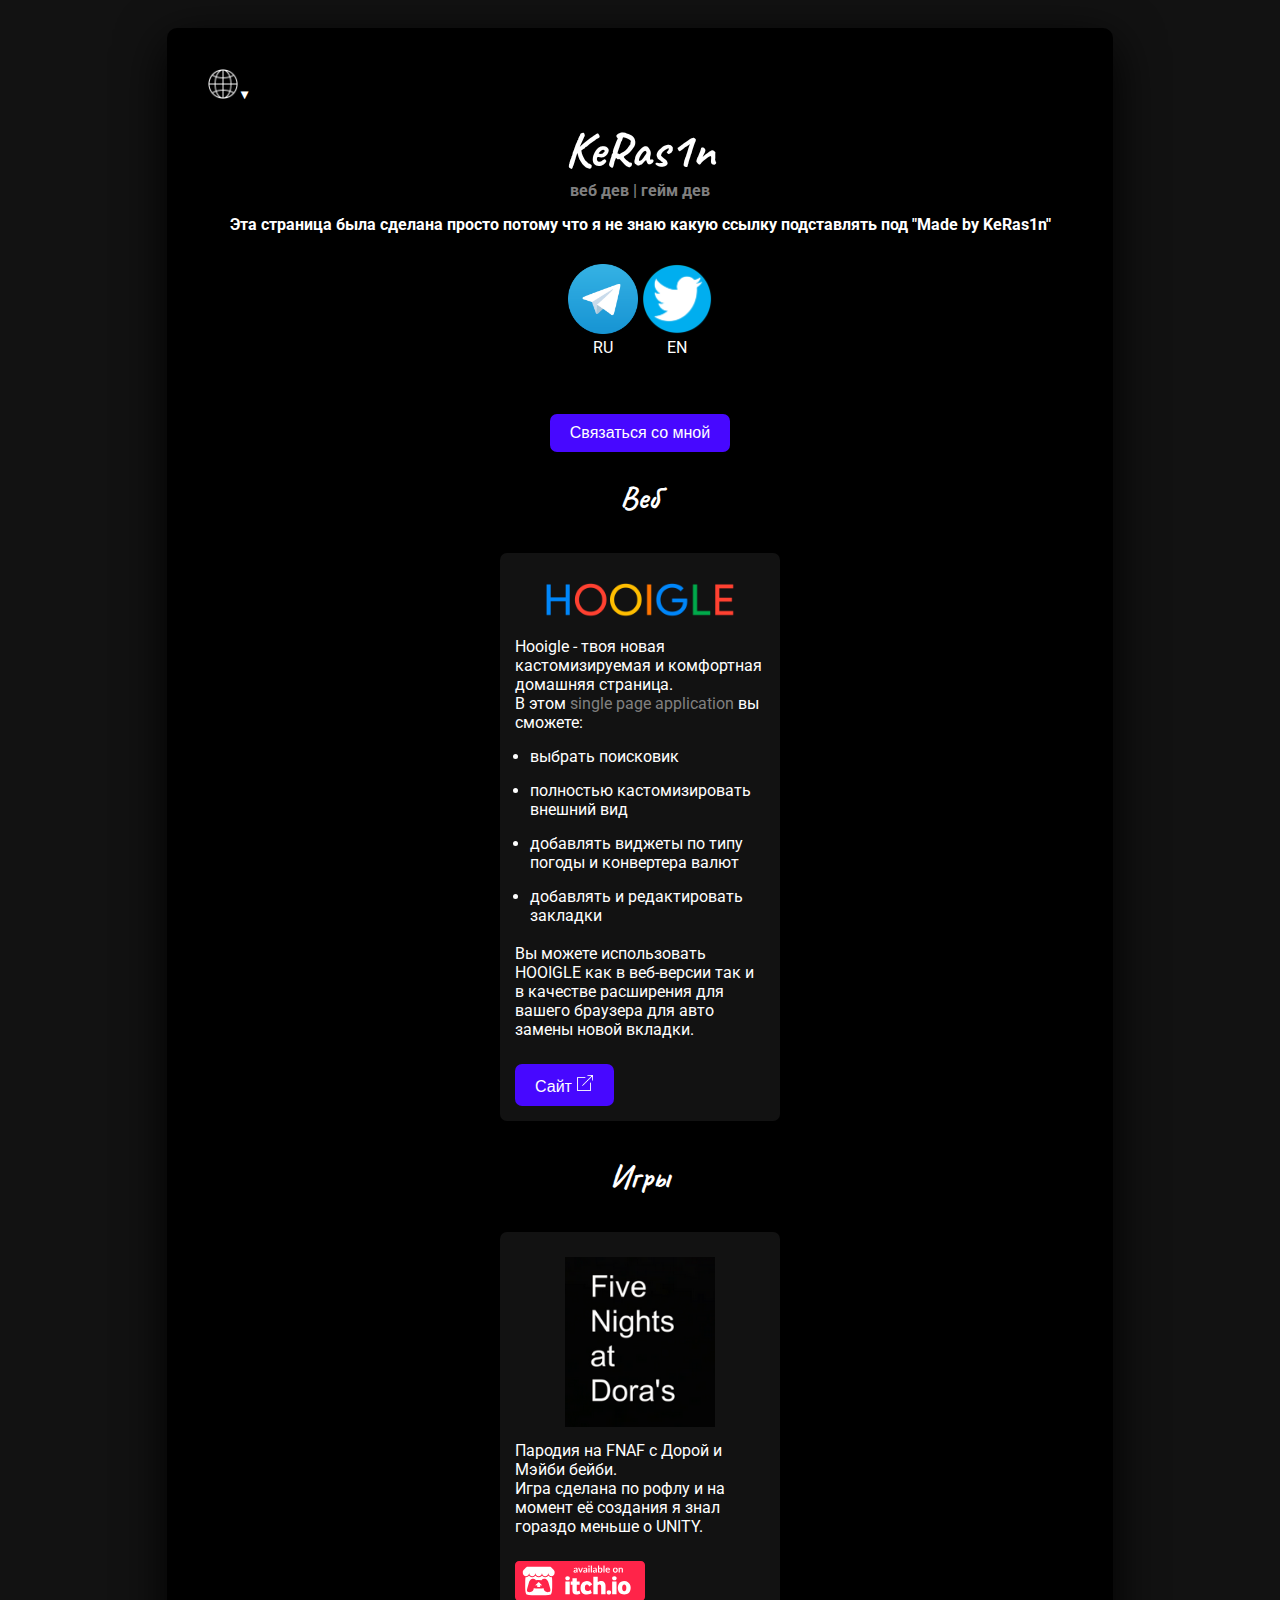
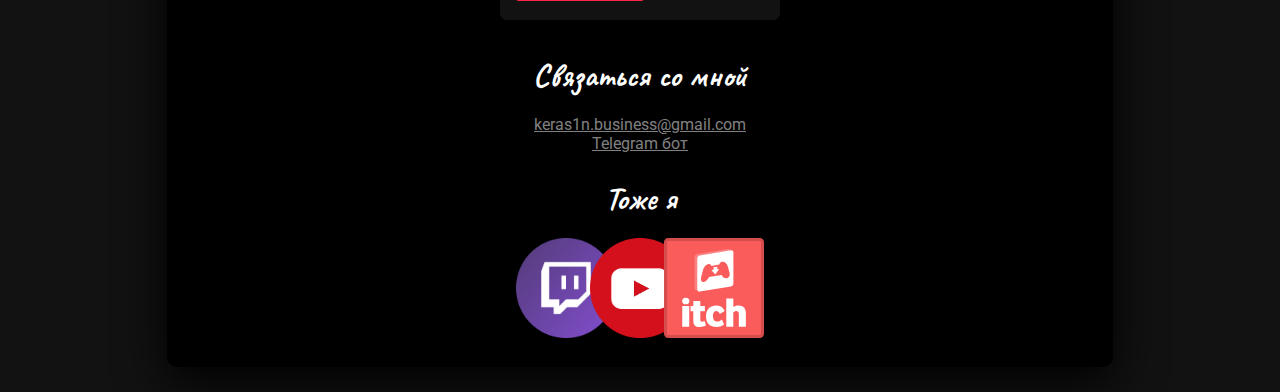
==== ru/index.html @ f45461a9 "Add files via upload" ====
<!DOCTYPE html>
<html>
<head>
	<meta charset="utf-8">
	<meta name="viewport" content="width=device-width, initial-scale=1">
	<title>KeRas1n</title>

	<link rel="stylesheet" type="text/css" href="main.css">

	<link rel="preconnect" href="https://fonts.googleapis.com">
	<link rel="preconnect" href="https://fonts.gstatic.com" crossorigin>
	<link href="https://fonts.googleapis.com/css2?family=Caveat:wght@600&family=Roboto:wght@300&display=swap" rel="stylesheet">

</head>
<body>
	<div id="myProgress">
  <div id="myBar"></div>
</div>
<div class="main-block">
	<header>

		  <div class="dropdown">
  <button class="dropbtn"><img src="img/earth.png" width="30px"></button>
  <div class="dropdown-content" id="dropdown">
    <button class="lang_btn" onclick="SwitchEng();">EN</button>

  </div>
</div>
		<h1>KeRas1n</h1>

		<h3 class = "subtitle" id="subtitle">веб дев | гейм дев</h3>
		<h3 class = "subtitle2" id="subtitle2">Эта страница была сделана просто потому что я не знаю какую ссылку подставлять под "Made by KeRas1n"</h3>
	</header>
	<div class="socials">
		<div class="tg">
			<a href = "https://telegram.org"><button class = "soc-link"><img class = "soc_img" src="img/Telegram_logo.svg.png" width="70px"></button></a><br> RU
		</div>

		<div class="tg">
			<a href = "https://twitter.com"><button class = "soc-link"><img class = "soc_img" src="img/logo-rond-twitter.png" width="70px"></button></a><br>EN
		</div>

	</div>
	<div class="center">
		<a href="#contact"><button class="card_btn" id="contact_btn">Связаться со мной</button></a>
	</div>
	<div class="block">
		<h1 id="web_title">Веб</h1>
		<div class="holder">

			<div class="card">
				<div class = "card_img">
					<img  src="img/hooigle_logo.png" width="200px">
				</div>
				<div class = "card_content" id="hooigle">
					<p>Hooigle - твоя новая кастомизируемая и комфортная домашняя страница.</p> <p>В этом <span class="marked">single page application</span> вы сможете:</p>
					<ul>
						<li>выбрать поисковик</li>
						<li>полностью кастомизировать внешний вид</li>
						<li>добавлять виджеты по типу погоды и конвертера валют</li>
						<li>добавлять и редактировать закладки</li>
					</ul>
					<br>
					Вы можете использовать HOOIGLE как в веб-версии так и в качестве расширения для вашего браузера для авто замены новой вкладки.
				</div>
				<div class="card_actions">
					<a href = "https://hooigle.com"><button class="card_btn" id="website_btn">Сайт <img src="img/new-tab.png" width="18px"></button></a>
				</div>

			</div>

		</div>
	</div>


	<div class="block">
		<h1 id="games_title">Игры</h1>
		<div class="holder">

			<div class="card">
				<div class = "card_img">
					<img  src="img/fnad-logo.png" width="150px">
				</div>
				<div class = "card_content" id="fnad">
					<p>Пародия на FNAF с Дорой и Мэйби бейби. </p> Игра сделана по рофлу и на момент её создания я знал гораздо меньше о UNITY.
				</div>
				<div class="card_actions">
					<a href = "https://keras1n.itch.io/fnad"><img src = "img/itch-io-2.svg" width="130px" class="itch_btn"></button></a>
				</div>
			</div>

	</div>
	<div class="block center" id="contact">
		<h1 id="contact_title">Связаться со мной</h1>
		<br>
		<a href="mailto:keras1n.business@gmail.com">keras1n.business@gmail.com</a>
		<br>
		<a href="https://t.me/KeRas1n_bot">Telegram бот</a>

	</div>
	<div class="block center">
		<h1 id="extra_title">Тоже я</h1>
		<br>
		<a href="https://twitch.tv/lingkeras1n"><button class = "soc-link-list soc-link-tw list"><img src="img/twitch-logo.png" width="100px" ></button></a>
		<a href="https://www.youtube.com/channel/UCkADlRvksU3bYFiDtXUawEg"><button class = "soc-link-list soc-link-yt list"><img src="img/yt-logo.png" width="100px"></button></a>
		<a href="https://keras1n.itch.io"><img src="img/itch-logo.svg" width="100px" class="itch_btn"></a>


	</div>

</div>
<script type="text/javascript" src="script.js"></script>
</body>
</html>
---- ru/main.css ----
*{
	margin: 0;
	padding: 0;
}
html {
  scroll-behavior: smooth;
}
body{
 background: #121212;
 color: white;
 font-family: 'Roboto', sans-serif;
 font-size: 16px;
}
#myProgress {
  width: 100%;
  background: none;
  height: 3px;
}

#myBar {
	display: none;
  width: 1%;
  height: 3px;
  background-color: #00ACDF;
}
.main-block{
	animation-name: appearing;
  animation-duration: 1.3s;

	margin-top: 25px;
	margin-bottom: 25px;
	padding: 25px;
	background: black;
	width: 70%;
	margin-left: auto;
	margin-right: auto;
	border-radius: 10px;
	box-shadow: 0 15px 50px rgb(0 0 0);
}

@keyframes appearing {
  0%   {margin-top: 1300px; opacity: 0.1;}
  50%		{opacity: 0.1;}
  100% {margin-top: 25px; opacity: 1;}
}

header{
	font-size: 25px;
}
header > h1, header > h3{
	text-align: center;
}
.socials{
	margin-top: 30px;
	text-align: center;
	height: 150px;
}
.subtitle{
	color: grey;
	font-size: 16px;
}
.subtitle2{
	margin-top: 15px;
	font-size: 16px;
}

.dropbtn {
  background: none;
  color: white;
  padding: 16px;
  border: none;
}
.center{
	text-align: center;
}

.dropbtn::after { content: "\25bc" }

.dropdown {
  position: relative;
  display: inline-block;
}

.dropdown-content {
	font-family: 'Roboto', sans-serif;
  display: none;
  position: absolute;
  background-color: #f1f1f1;
  min-width: 73px;
  box-shadow: 0px 8px 16px 0px rgba(0,0,0,0.2);
  z-index: 1;
  text-align: center;
}


.dropdown-content a {

  padding: 10px;
  text-decoration: none;
  display: block;
}


.dropdown-content a:hover {background-color: #ddd;}


.dropdown:hover .dropdown-content {display: block;}


.dropdown:hover .dropbtn {background-color: #121212;}

.activated{
	color: gray;
	background-color: #ddd;
	cursor: default;
}
.activated{
	color: gray;
	background-color: #ddd;
	cursor: default;
}
.lang_btn{
	cursor: pointer;
	background: none;
	border: none;
	font-size: 16px;

	width: 100%;
	height: 40px;
}
.tg{
	display: inline-block;
}
.soc_img{
	transition: .3s;
}
.soc-link{
	background: none;
border: none;
border-radius: 55px;
width: 70px;
height: 70px;
transition: .3s;
}
.soc-link:hover{
	box-shadow: 0 13px 19px rgb(0 162 217 / 0.2);
	cursor: pointer;
	width: 80px;
	height: 80px;
}


.soc-link-list{
	background: none;
border: none;
border-radius: 55px;
width: 70px;
height: 70px;
transition: .3s;
}
.soc-link-list:hover{
	cursor: pointer;
	width: 80px;
	height: 80px;
}
.soc-link-yt:hover{
	box-shadow: 0 16px 19px rgb(212 16 29  / 0.6);

}
.soc-link-tw:hover{
	box-shadow: 0 16px 19px rgb(101 66 153 / 0.6);

}
.soc_img:hover{
	width: 80px;
}
h1{
	text-align: center;
	font-family: 'Caveat', cursive;
}
.holder{
	margin-top: 25px;
	display: flex;
	flex-direction: row; /* column */
	flex-wrap: wrap;
	justify-content: center;
	align-items: flex-start;
}

.card{
	display: block;
	margin: 10px;
	padding: 15px;
	width: 25%;
	background-color: #121212;
	border-radius: 7px;
	transition: .3s;
	flex-basis: 250px;
}
/*
.card:hover{

	padding: 20px;
	margin-top: -5px;
}
*/
.card_img{
	border-radius: 7px;
	padding: 10px;
	display: block;
	text-align: center;
}
.card_actions{
	margin-top: 25px;
}
.card_btn{
	background-color: #4708ff;
	color: white;
	border: none;
	padding-left: 20px;
	padding-right: 20px;
	padding-top: 10px;
	padding-bottom: 10px;
	border-radius: 7px;
	transition: .3s;
	font-size: 16px;
}
.card_btn:hover{
	box-shadow: 0 13px 19px rgb(71 8 255 / 0.2);
	cursor: pointer;
}
ul{
	margin-left: 15px;
}
ul>li{
	margin-top: 15px;
}
.marked{
	color: grey;
}

.block{
	margin-top: 25px;
}
.itch_btn{
	transition: .3s;
}
.itch_btn:hover{
	box-shadow: 0 13px 19px rgb(250 92 92 / 0.2);
}
a{
	color: grey;
	transition: .2s;
}
a:hover{
	color: white;
	cursor: pointer;
}
.list{

}
.list:hover{
	margin-left: -20px;
}
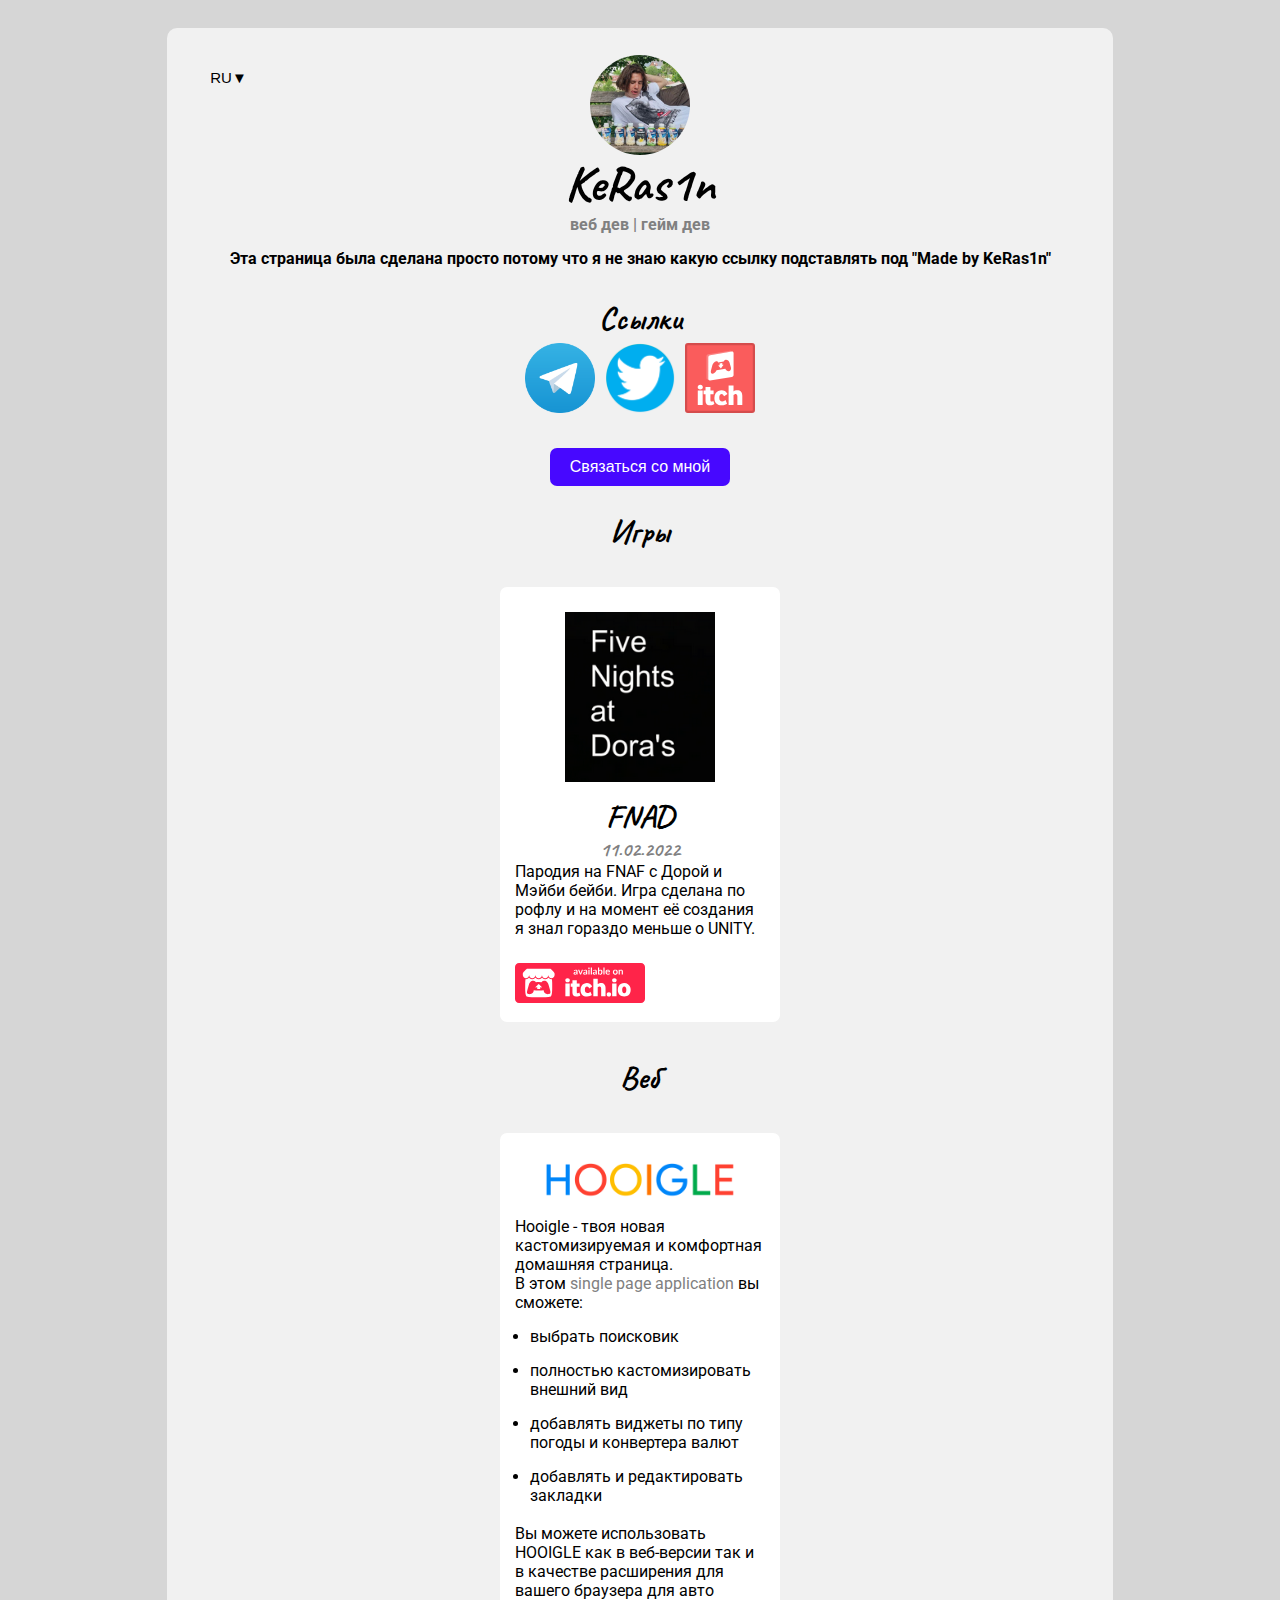
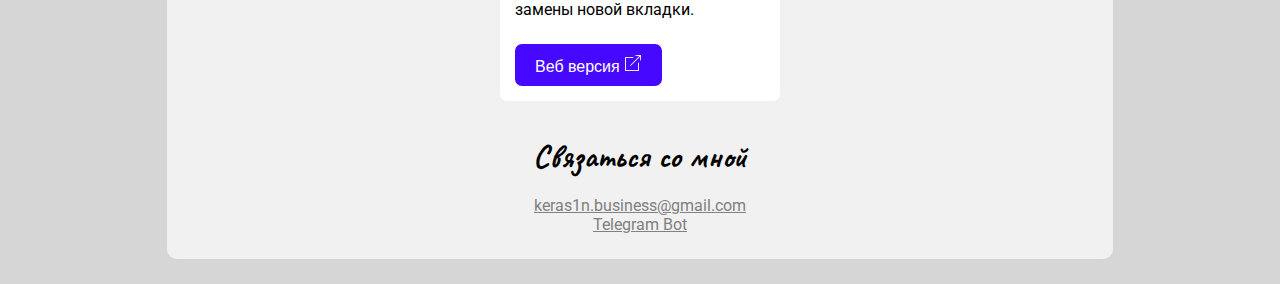
==== commit c7b05868: "Add files via upload" ====
--- a/ru/index.html
+++ b/ru/index.html
@@ -5,7 +5,7 @@
 	<meta name="viewport" content="width=device-width, initial-scale=1">
 	<title>KeRas1n</title>
 
-	<link rel="stylesheet" type="text/css" href="main.css">
+	<link rel="stylesheet" type="text/css" href="../main.css">
 
 	<link rel="preconnect" href="https://fonts.googleapis.com">
 	<link rel="preconnect" href="https://fonts.gstatic.com" crossorigin>
@@ -16,41 +16,74 @@
 	<div id="myProgress">
   <div id="myBar"></div>
 </div>
+<img src="../img/ava.jpg" width="100px" class="ava">
 <div class="main-block">
 	<header>
 
 		  <div class="dropdown">
-  <button class="dropbtn"><img src="img/earth.png" width="30px"></button>
+  <button class="dropbtn">RU</button>
   <div class="dropdown-content" id="dropdown">
     <button class="lang_btn" onclick="SwitchEng();">EN</button>
-
   </div>
 </div>
-		<h1>KeRas1n</h1>
-
+<div class="header">
+		<h1 class="name">KeRas1n</h1>
 		<h3 class = "subtitle" id="subtitle">веб дев | гейм дев</h3>
 		<h3 class = "subtitle2" id="subtitle2">Эта страница была сделана просто потому что я не знаю какую ссылку подставлять под "Made by KeRas1n"</h3>
+		</div>
 	</header>
 	<div class="socials">
+		<h1>Ссылки</h1>
+
+		<div class="socials-holder">
+
 		<div class="tg">
-			<a href = "https://telegram.org"><button class = "soc-link"><img class = "soc_img" src="img/Telegram_logo.svg.png" width="70px"></button></a><br> RU
+			<a href = "https://t.me/keras1n4ik"><button class = "soc-link blue-link" ><img class = "soc_img" src="../img/Telegram_logo.svg.png" width="70px"></button></a>
 		</div>
 
 		<div class="tg">
-			<a href = "https://twitter.com"><button class = "soc-link"><img class = "soc_img" src="img/logo-rond-twitter.png" width="70px"></button></a><br>EN
+			<a href = "https://twitter.com/keras0n"><button class = "soc-link blue-link"><img class = "soc_img" src="../img/logo-rond-twitter.png" width="70px"></button></a>
 		</div>
+
+		<div class="tg">
+			<a href = "https://keras1n.itch.io"><button class = "soc-link itch_btn"><img class = "soc_img" src="../img/itch-logo.svg" width="70px"></button></a>
+		</div>
+
+
+	</div>
 
 	</div>
 	<div class="center">
 		<a href="#contact"><button class="card_btn" id="contact_btn">Связаться со мной</button></a>
 	</div>
+		<div class="block">
+		<h1 id="games_title">Игры</h1>
+		<div class="holder">
+
+			<div class="card">
+				<div class = "card_img">
+					<img  src="../img/fnad-logo.png" width="150px">
+				</div>
+				<div class = "card_content" id="fnad">
+					<h1>FNAD</h1>
+					<h2 class="tags">11.02.2022</h2>
+					<p>Пародия на FNAF с Дорой и Мэйби бейби.
+		Игра сделана по рофлу и на момент её создания я знал гораздо меньше о UNITY.
+				</div>
+				<div class="card_actions">
+					<a href = "https://keras1n.itch.io/fnad"><img src = "../img/itch-io-2.svg" width="130px" class="itch_btn"></button></a>
+				</div>
+			</div>
+
+	</div>
+
 	<div class="block">
 		<h1 id="web_title">Веб</h1>
 		<div class="holder">
 
 			<div class="card">
 				<div class = "card_img">
-					<img  src="img/hooigle_logo.png" width="200px">
+					<img  src="../img/hooigle_logo.png" width="200px">
 				</div>
 				<div class = "card_content" id="hooigle">
 					<p>Hooigle - твоя новая кастомизируемая и комфортная домашняя страница.</p> <p>В этом <span class="marked">single page application</span> вы сможете:</p>
@@ -64,7 +97,7 @@
 					Вы можете использовать HOOIGLE как в веб-версии так и в качестве расширения для вашего браузера для авто замены новой вкладки.
 				</div>
 				<div class="card_actions">
-					<a href = "https://hooigle.com"><button class="card_btn" id="website_btn">Сайт <img src="img/new-tab.png" width="18px"></button></a>
+					<a href = "https://keras1n.github.io/hooigle/web"><button class="card_btn" id="website_btn">Веб версия <img src="../img/new-tab.png" width="18px"></button></a>
 				</div>
 
 			</div>
@@ -73,42 +106,17 @@
 	</div>
 
 
-	<div class="block">
-		<h1 id="games_title">Игры</h1>
-		<div class="holder">
 
-			<div class="card">
-				<div class = "card_img">
-					<img  src="img/fnad-logo.png" width="150px">
-				</div>
-				<div class = "card_content" id="fnad">
-					<p>Пародия на FNAF с Дорой и Мэйби бейби. </p> Игра сделана по рофлу и на момент её создания я знал гораздо меньше о UNITY.
-				</div>
-				<div class="card_actions">
-					<a href = "https://keras1n.itch.io/fnad"><img src = "img/itch-io-2.svg" width="130px" class="itch_btn"></button></a>
-				</div>
-			</div>
-
-	</div>
 	<div class="block center" id="contact">
 		<h1 id="contact_title">Связаться со мной</h1>
 		<br>
 		<a href="mailto:keras1n.business@gmail.com">keras1n.business@gmail.com</a>
 		<br>
-		<a href="https://t.me/KeRas1n_bot">Telegram бот</a>
-
-	</div>
-	<div class="block center">
-		<h1 id="extra_title">Тоже я</h1>
-		<br>
-		<a href="https://twitch.tv/lingkeras1n"><button class = "soc-link-list soc-link-tw list"><img src="img/twitch-logo.png" width="100px" ></button></a>
-		<a href="https://www.youtube.com/channel/UCkADlRvksU3bYFiDtXUawEg"><button class = "soc-link-list soc-link-yt list"><img src="img/yt-logo.png" width="100px"></button></a>
-		<a href="https://keras1n.itch.io"><img src="img/itch-logo.svg" width="100px" class="itch_btn"></a>
-
+		<a href="https://t.me/KeRas1n_bot">Telegram Bot</a>
 
 	</div>
 
 </div>
-<script type="text/javascript" src="script.js"></script>
+<script type="text/javascript" src="../script.js"></script>
 </body>
 </html>--- a/main.css
+++ b/main.css
@@ -0,0 +1,311 @@
+*{
+	margin: 0;
+	padding: 0;
+}
+html {
+  scroll-behavior: smooth;
+}
+body{
+ background: #d6d6d6;
+ color: black;
+ font-family: 'Roboto', sans-serif;
+ font-size: 16px;
+}
+.ava{
+	border-radius: 50px;
+	animation-name: ava-appearing;
+	animation-duration: 1.3s;
+	position: absolute;
+  margin: auto;
+  top: 55px;
+  left: 0;
+  right: 0;
+  text-align: center;
+  z-index: 1;
+}
+@keyframes ava-appearing {
+  0%   {width: 400px;border-radius: 25px; position: absolute;}
+  50%		{border-radius: 50px;}
+  100% {width: 100px;}
+}
+.header{
+	text-align: center;
+}
+.name{
+	margin-top: 50px;
+}
+#myProgress {
+  width: 100%;
+  background: none;
+  height: 3px;
+}
+
+#myBar {
+	display: none;
+  width: 1%;
+  height: 3px;
+  background-color: #00ACDF;
+}
+.main-block{
+	animation-name: appearing;
+  animation-duration: 1s;
+
+	margin-top: 25px;
+	margin-bottom: 25px;
+	padding: 25px;
+	background: #f1f1f1;
+	width: 70%;
+	margin-left: auto;
+	margin-right: auto;
+	border-radius: 10px;
+	/*box-shadow: 0 15px 50px rgb(255 255 255);*/
+}
+
+@keyframes appearing {
+  0%   {margin-top: 1300px; opacity: 0.1;}
+  50%		{opacity: 0.1;}
+  100% {margin-top: 25px; opacity: 1;}
+}
+
+header{
+	font-size: 25px;
+}
+header > h1, header > h3{
+	text-align: center;
+}
+.socials{
+	margin-top: 30px;
+	height: 150px;
+}
+.socials-holder{
+	display: flex;
+	justify-content: center;
+}
+.subtitle{
+	color: grey;
+	font-size: 16px;
+}
+.subtitle2{
+	margin-top: 15px;
+	font-size: 16px;
+}
+
+.dropbtn {
+  background: none;
+  color: black;
+  padding: 16px;
+  border: none;
+  min-width: 73px;
+  font-size: 15px;
+}
+.center{
+	text-align: center;
+}
+
+.dropbtn::after { content: "\25bc" }
+
+.dropdown {
+  position: relative;
+  display: inline-block;
+}
+
+.dropdown-content {
+	font-family: 'Roboto', sans-serif;
+  display: none;
+  position: absolute;
+  background-color: #f1f1f1;
+  min-width: 73px;
+  box-shadow: 0px 8px 16px 0px rgba(0,0,0,0.2);
+  z-index: 1;
+  text-align: center;
+}
+
+
+.dropdown-content a {
+
+  padding: 10px;
+  text-decoration: none;
+  display: block;
+}
+
+
+.dropdown-content a:hover {background-color: #ddd;}
+
+
+.dropdown:hover .dropdown-content {display: block;}
+
+
+.dropdown:hover .dropbtn {background-color: #fff;}
+
+.activated{
+	color: gray;
+	background-color: #ddd;
+	cursor: default;
+}
+.activated{
+	color: gray;
+	background-color: #ddd;
+	cursor: default;
+}
+.lang_btn{
+	cursor: pointer;
+	background: none;
+	border: none;
+	font-size: 16px;
+
+	width: 100%;
+	height: 40px;
+}
+.tg{
+	min-width: 80px;
+}
+.soc_img{
+	transition: .3s;
+}
+.soc-link{
+	background: none;
+	border: none;
+	border-radius: 55px;
+	width: 80px;
+	height: 80px;
+	transition: .3s;
+	cursor: pointer;
+}
+.soc-link:hover{
+	width: 75px;
+	height: 75px;
+}
+.blue-link:hover{
+	box-shadow: 0 13px 19px rgb(0 162 217 / 0.2);
+}
+.red-link:hover{
+	box-shadow: 0 13px 19px rgb(0 162 217 / 0.2);
+}
+
+.soc-link-list{
+	background: none;
+border: none;
+border-radius: 55px;
+width: 70px;
+height: 70px;
+transition: .3s;
+}
+.soc-link-list:hover{
+	cursor: pointer;
+	width: 80px;
+	height: 80px;
+}
+.soc-link-yt:hover{
+	box-shadow: 0 16px 19px rgb(212 16 29  / 0.6);
+
+}
+.soc-link-tw:hover{
+	box-shadow: 0 16px 19px rgb(101 66 153 / 0.6);
+
+}
+.soc_img:hover{
+	width: 80px;
+}
+h1{
+	text-align: center;
+	font-family: 'Caveat', cursive;
+}
+.tags{
+	margin: 0;
+	color: grey;
+	font-size: 20px;
+	text-align: center;
+	font-family: 'Caveat', cursive;
+}
+.holder{
+	margin-top: 25px;
+	display: flex;
+	flex-direction: row; /* column */
+	flex-wrap: wrap;
+	justify-content: center;
+	align-items: flex-start;
+}
+
+.card{
+	display: block;
+	margin: 10px;
+	padding: 15px;
+	width: 25%;
+	background-color: #ffffff;
+	border-radius: 7px;
+	transition: .3s;
+	flex-basis: 250px;
+}
+/*
+.card:hover{
+
+	padding: 20px;
+	margin-top: -5px;
+}
+*/
+.card_img{
+	border-radius: 7px;
+	padding: 10px;
+	display: block;
+	text-align: center;
+}
+.card_actions{
+	margin-top: 25px;
+}
+.card_btn{
+	background-color: #4708ff;
+	color: white;
+	border: none;
+	padding-left: 20px;
+	padding-right: 20px;
+	padding-top: 10px;
+	padding-bottom: 10px;
+	border-radius: 7px;
+	transition: .3s;
+	font-size: 16px;
+}
+.card_btn:hover{
+	box-shadow: 0 13px 19px rgb(71 8 255 / 0.2);
+	cursor: pointer;
+}
+ul{
+	margin-left: 15px;
+}
+ul>li{
+	margin-top: 15px;
+}
+.marked{
+	color: grey;
+}
+
+.block{
+	margin-top: 25px;
+}
+.itch_btn{
+	transition: .3s;
+}
+.itch_btn:hover{
+	box-shadow: 0 13px 19px rgb(250 92 92 / 0.2);
+}
+a{
+	color: grey;
+	transition: .2s;
+	cursor: pointer;
+}
+a:hover{
+	color: black;
+}
+.list{
+
+}
+.list:hover{
+	margin-left: -20px;
+}
+
+/*mobile*/
+
+@media only screen and (max-width: 900px) {
+  .main-block{
+  	width: 100%;
+  }
+}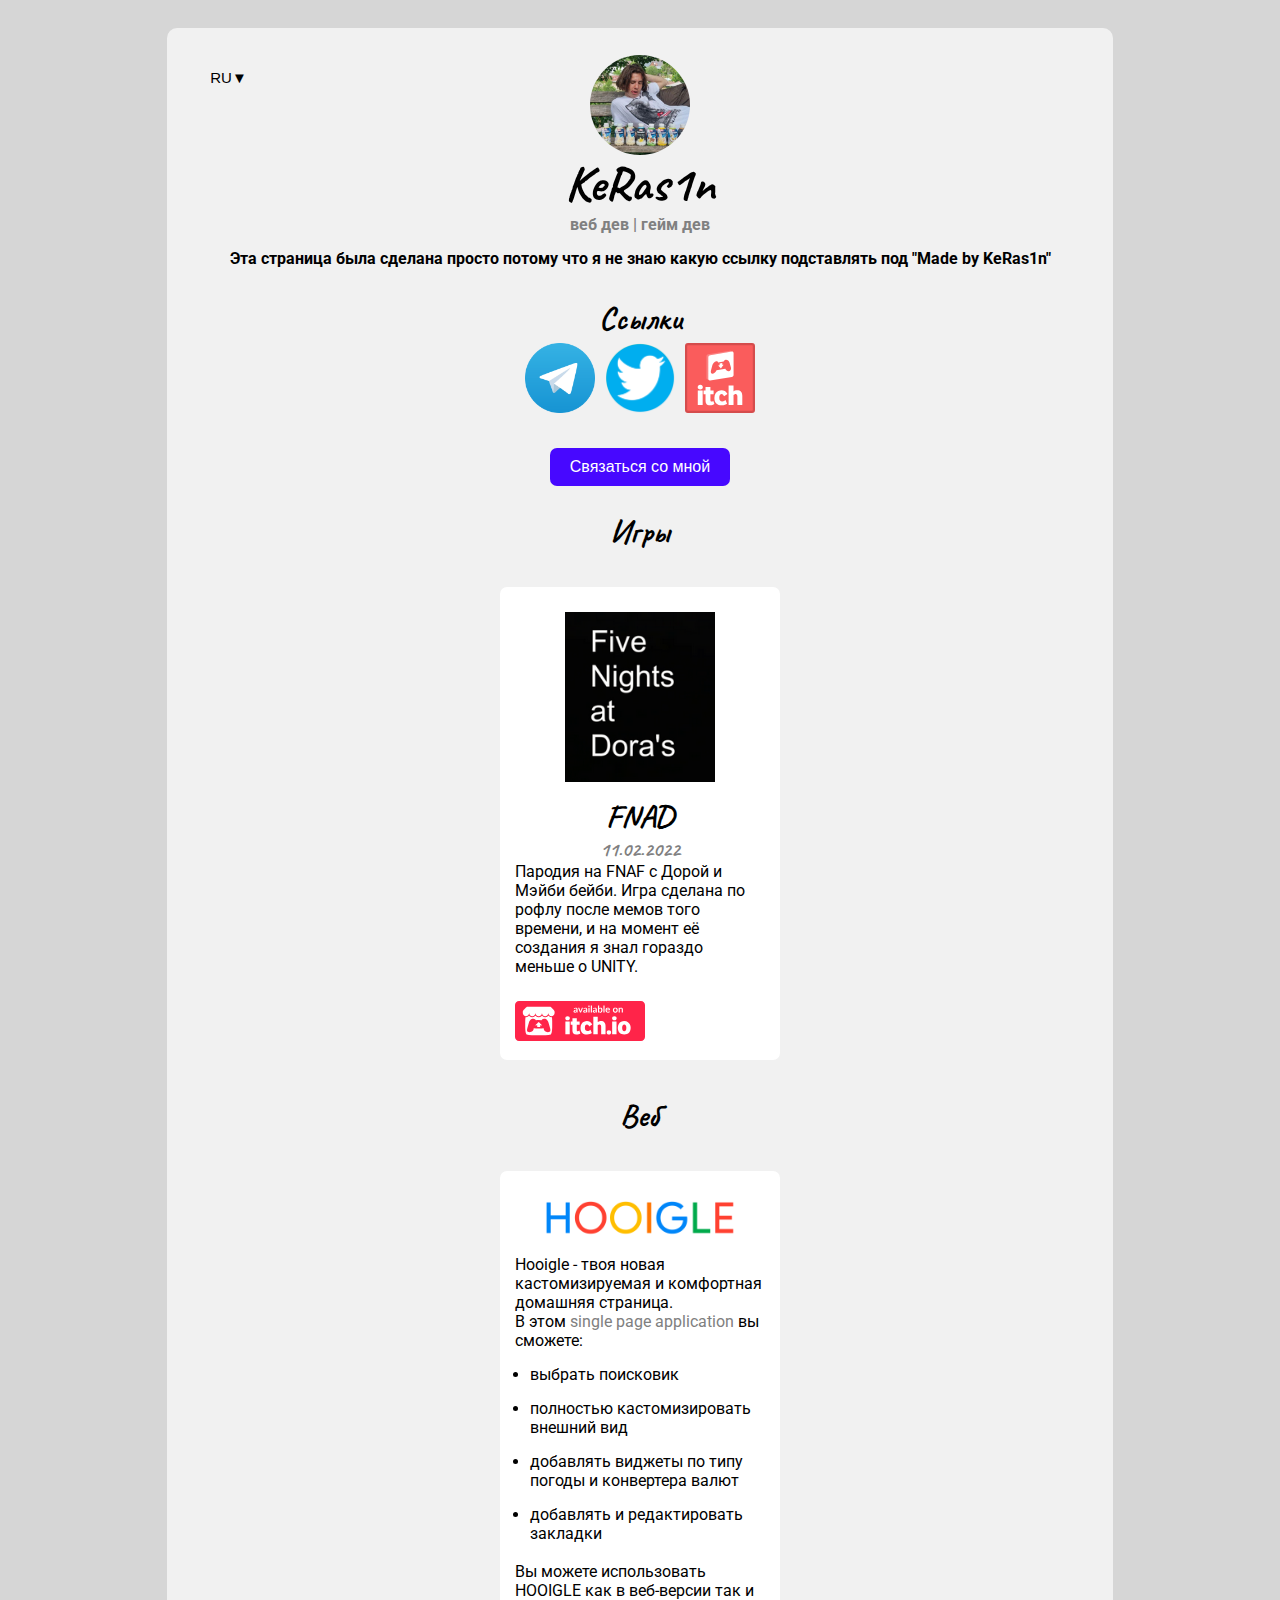
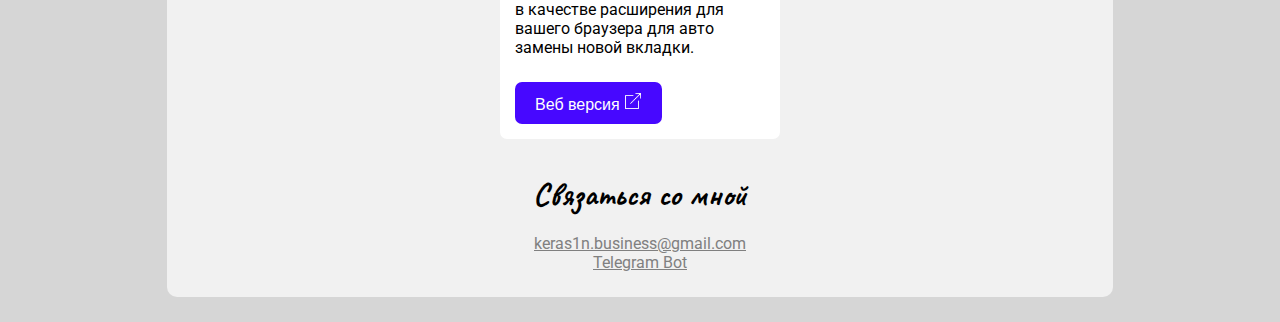
==== commit e7eea5e9: "Add files via upload" ====
--- a/ru/index.html
+++ b/ru/index.html
@@ -24,6 +24,7 @@
   <button class="dropbtn">RU</button>
   <div class="dropdown-content" id="dropdown">
     <button class="lang_btn" onclick="SwitchEng();">EN</button>
+    <a href="https://keras1n.github.io/ua"><button class="lang_btn" onclick="SwitchEng();">UA</button></a>
   </div>
 </div>
 <div class="header">
@@ -68,7 +69,7 @@
 					<h1>FNAD</h1>
 					<h2 class="tags">11.02.2022</h2>
 					<p>Пародия на FNAF с Дорой и Мэйби бейби.
-		Игра сделана по рофлу и на момент её создания я знал гораздо меньше о UNITY.
+		Игра сделана по рофлу после мемов того времени, и на момент её создания я знал гораздо меньше о UNITY.
 				</div>
 				<div class="card_actions">
 					<a href = "https://keras1n.itch.io/fnad"><img src = "../img/itch-io-2.svg" width="130px" class="itch_btn"></button></a>
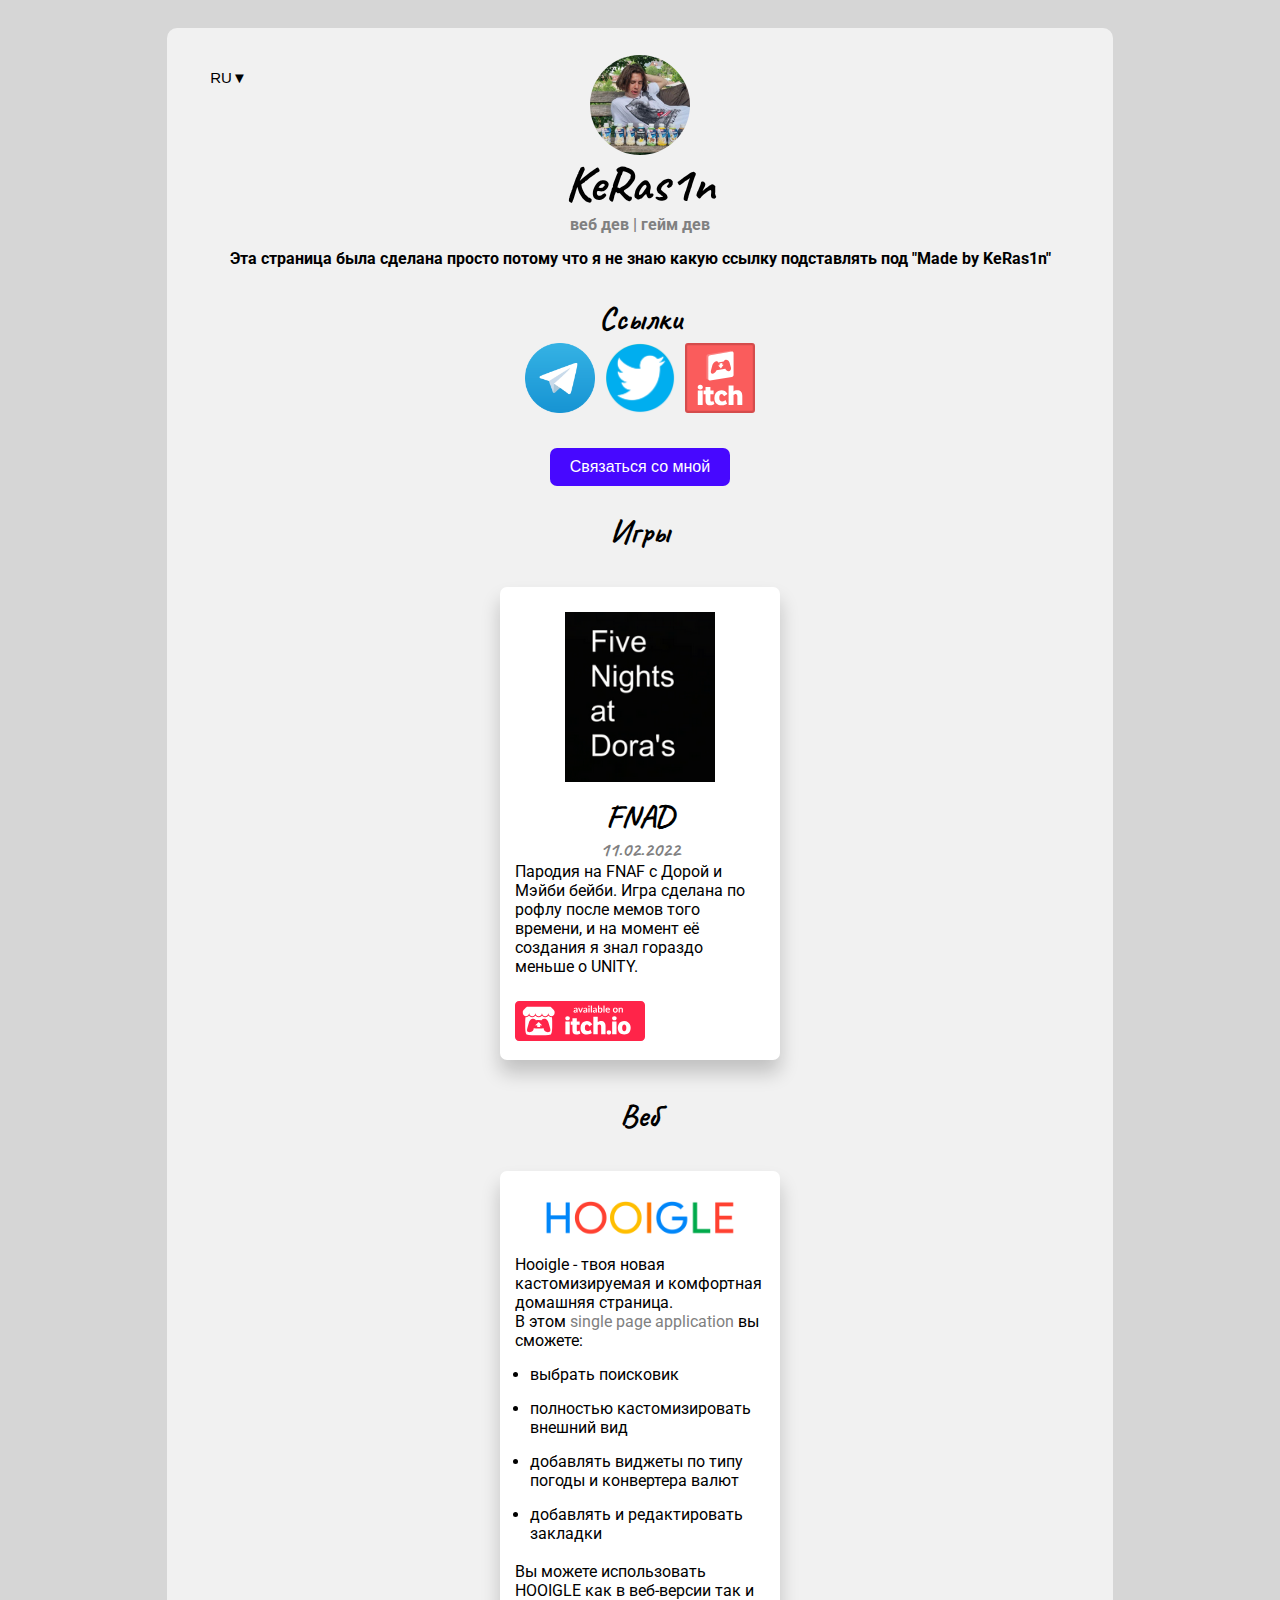
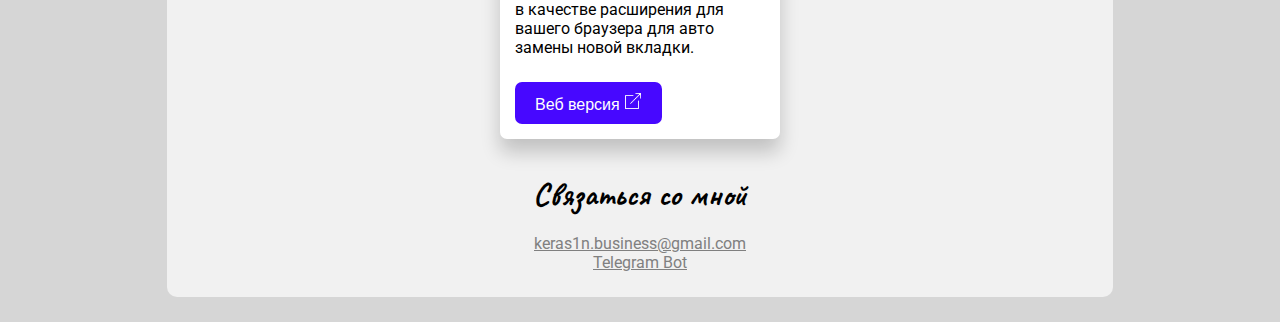
==== commit 10bb85be: "Add files via upload" ====
--- a/ru/index.html
+++ b/ru/index.html
@@ -21,7 +21,7 @@
 	<header>
 
 		  <div class="dropdown">
-  <button class="dropbtn">RU</button>
+  <button class="dropbtn" id="mainLang">RU</button>
   <div class="dropdown-content" id="dropdown">
     <button class="lang_btn" onclick="SwitchEng();">EN</button>
     <a href="https://keras1n.github.io/ua"><button class="lang_btn" onclick="SwitchEng();">UA</button></a>
--- a/main.css
+++ b/main.css
@@ -235,6 +235,7 @@
 	border-radius: 7px;
 	transition: .3s;
 	flex-basis: 250px;
+	box-shadow: 0 13px 19px rgb(0 0 0 / 0.2);
 }
 /*
 .card:hover{
@@ -306,6 +307,6 @@
 
 @media only screen and (max-width: 900px) {
   .main-block{
-  	width: 100%;
+  	width: 90%;
   }
 }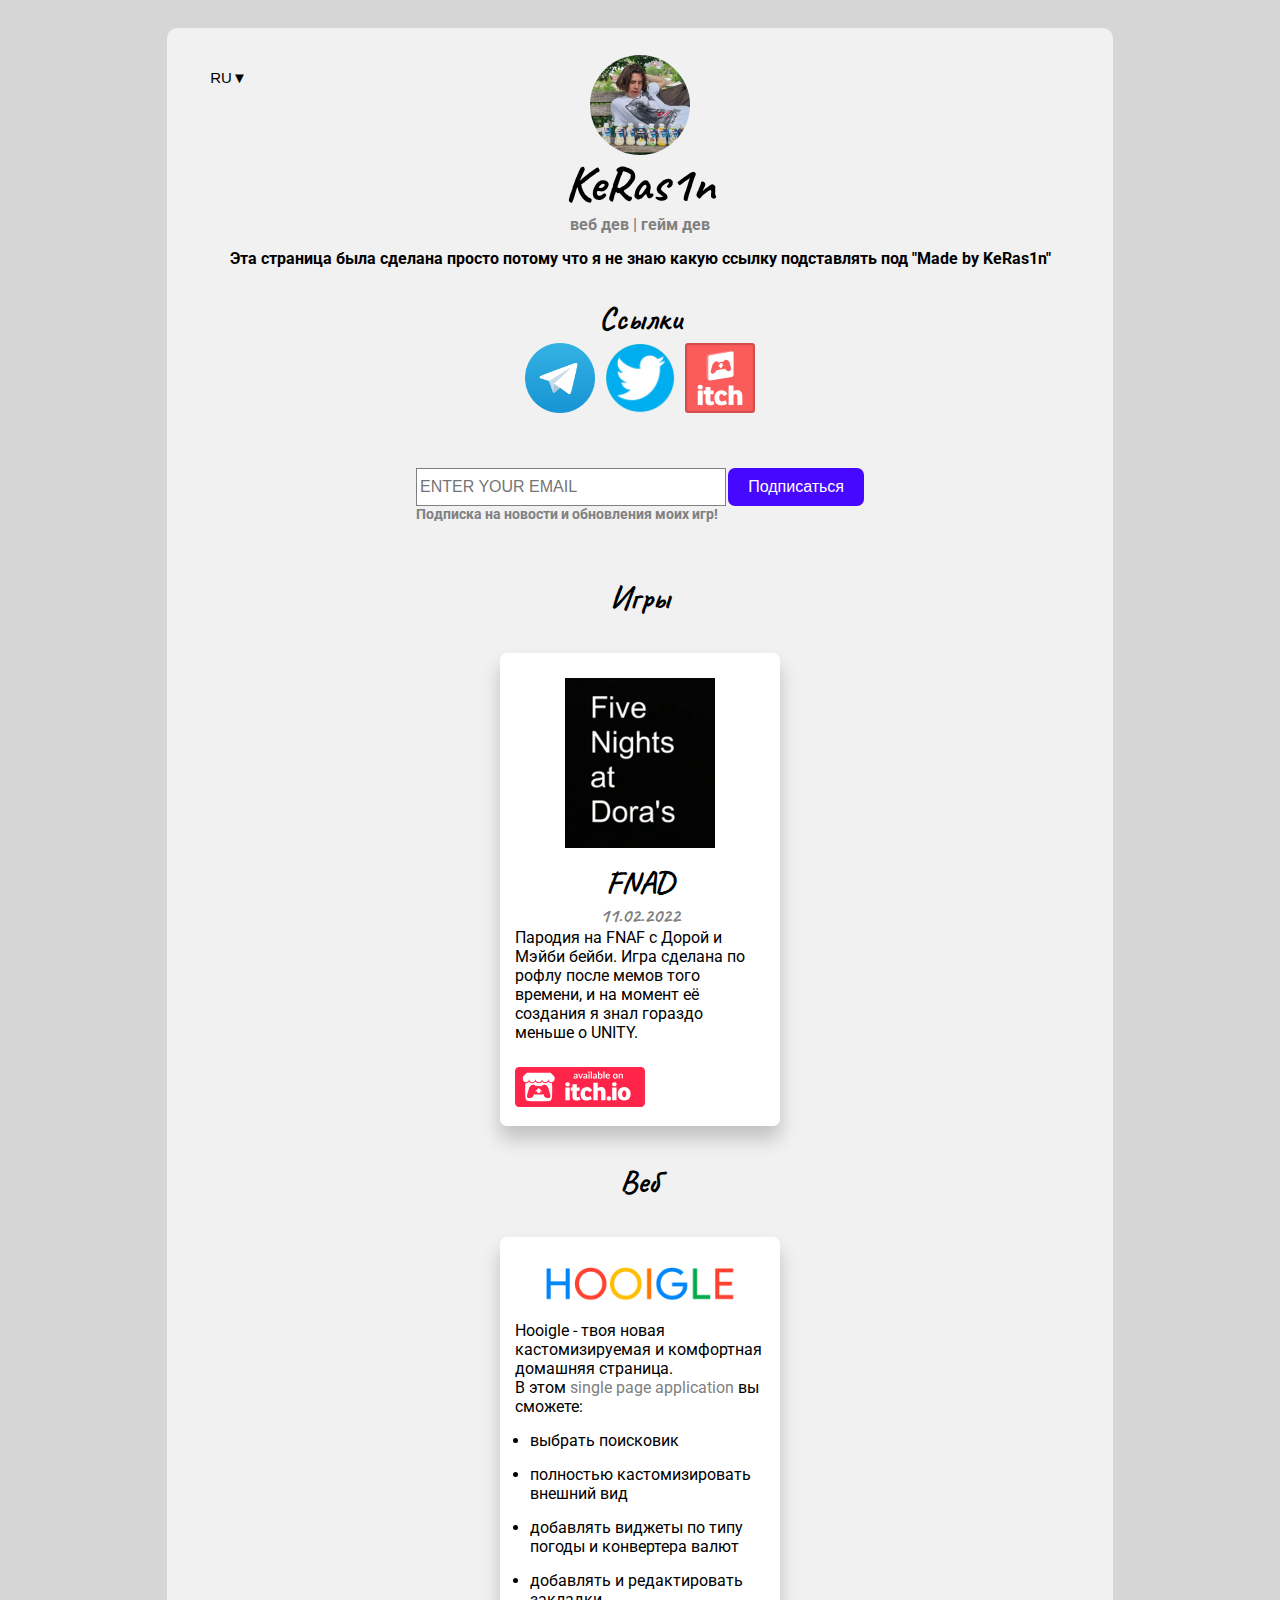
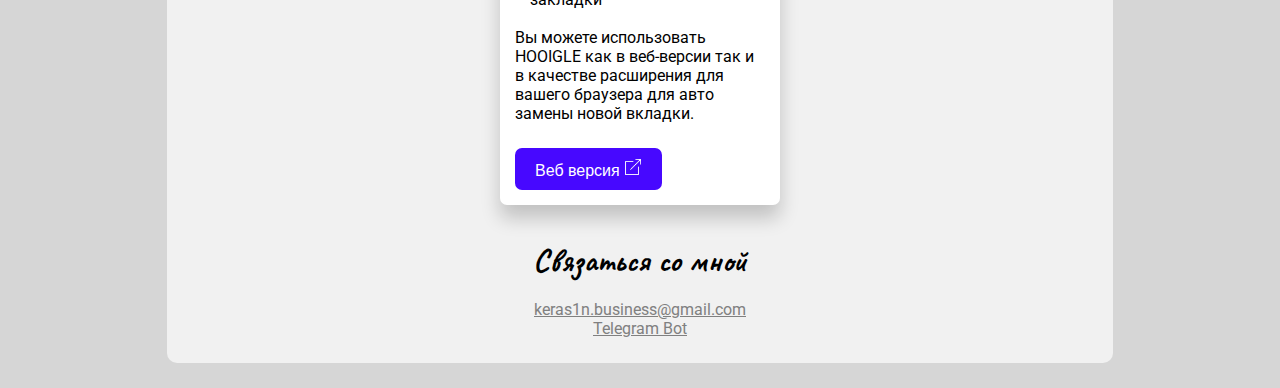
==== commit 4a4b19a7: "Add files via upload" ====
--- a/ru/index.html
+++ b/ru/index.html
@@ -49,14 +49,23 @@
 		<div class="tg">
 			<a href = "https://keras1n.itch.io"><button class = "soc-link itch_btn"><img class = "soc_img" src="../img/itch-logo.svg" width="70px"></button></a>
 		</div>
+	</div>
+	</div>
 
 
-	</div>
+	<form action="https://gmail.us11.list-manage.com/subscribe/post?u=8c063541db2304e765aa4c3f2&amp;id=3cba0f5282&amp;f_id=00cd8fe0f0" method="post" id="mc-embedded-subscribe-form" name="mc-embedded-subscribe-form" class="validate email-form" target="_blank" validate>
+<div class="flex-email">
+	<input placeholder="ENTER YOUR EMAIL" type="email" value="" name="EMAIL" class="required email-input" id="mce-EMAIL" required>
 
-	</div>
-	<div class="center">
-		<a href="#contact"><button class="card_btn" id="contact_btn">Связаться со мной</button></a>
-	</div>
+<input type="submit" value="Подписаться" name="subscribe" id="mc-embedded-subscribe" class="card_btn">
+</div>
+
+
+<h3 class="email-info" id="email-info">Подписка на новости и обновления моих игр!</h3>
+
+</form>
+
+
 		<div class="block">
 		<h1 id="games_title">Игры</h1>
 		<div class="holder">
--- a/main.css
+++ b/main.css
@@ -309,4 +309,60 @@
   .main-block{
   	width: 90%;
   }
+  .flex-email{
+	display: flex;
+	justify-content: center;
+	gap: 2px;
+	flex-wrap: wrap;
+}
+.email-form{
+	padding: 10px;
+	width: 80%;
+	display: block;
+	margin-left: auto;
+	margin-right: auto;
+}
+
+}
+/*-------- END MOBILE --------*/
+
+
+/*EMAIL FORM*/
+.email-form{
+	padding: 10px;
+	width: 50%;
+	display: block;
+	margin-left: auto;
+	margin-right: auto;
+	margin-top: 10px;
+	margin-bottom: 45px;
+}
+.flex-email{
+	display: flex;
+	justify-content: center;
+	gap: 2px;
+}
+.email-input{
+	border: solid 1px gray;
+	transition: .2s;
+	outline: none;
+	width: 100%;
+	padding: 3px;
+	font-size: 16px;
+}
+.email-input:focus{
+	border: solid 1px black;
+}
+.email-button{
+	color: white;
+	background-color: #4708FF;
+	border: none;
+	outline: none;
+	padding: 10px;
+	font-size: 16px;
+	cursor: pointer;
+}
+.email-info{
+	font-size: 14px;
+	color: gray;
 }